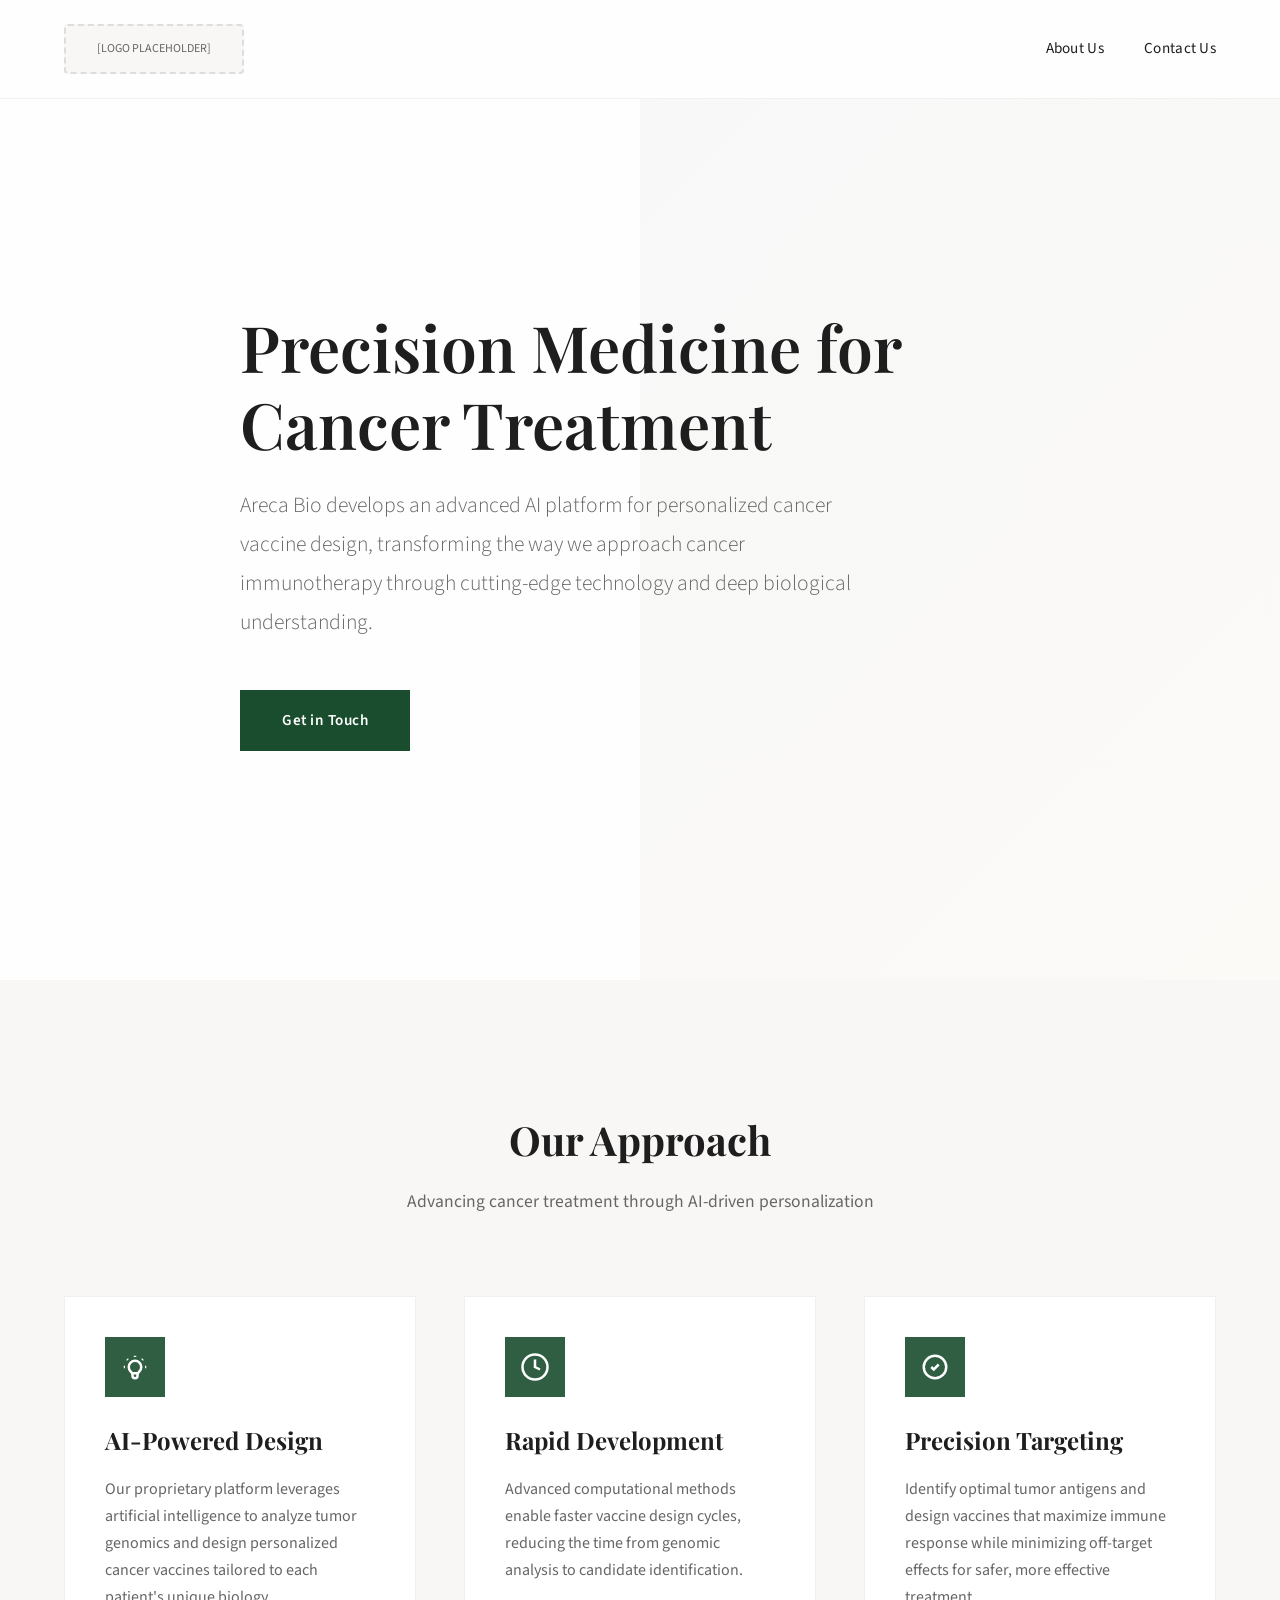
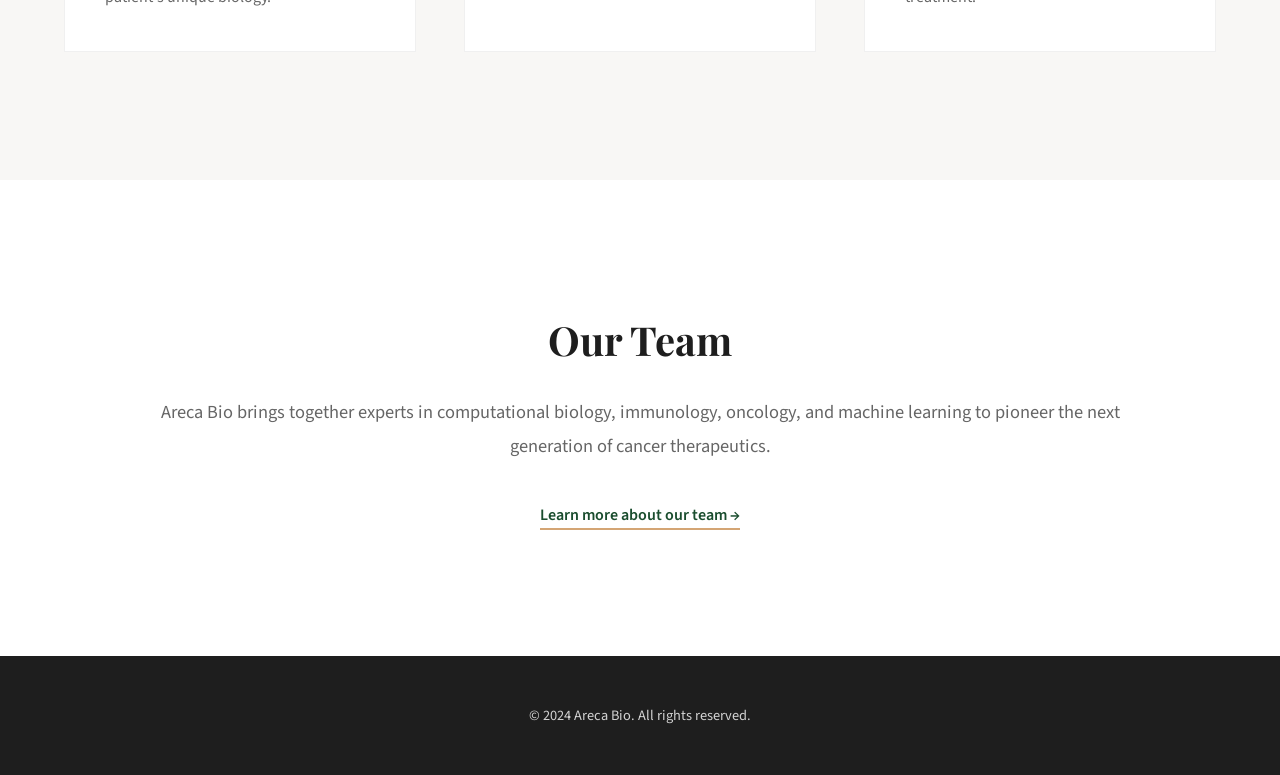
==== src/index.html @ 9d9ee633 "Initial Commit" ====
<!DOCTYPE html>
<html lang="en">
<head>
    <meta charset="UTF-8">
    <meta name="viewport" content="width=device-width, initial-scale=1.0">
    <title>Areca Bio - AI-Powered Cancer Vaccine Design</title>
    <link rel="preconnect" href="https://fonts.googleapis.com">
    <link rel="preconnect" href="https://fonts.gstatic.com" crossorigin>
    <link href="https://fonts.googleapis.com/css2?family=Playfair+Display:wght@400;600&family=Source+Sans+3:wght@300;400;600&display=swap" rel="stylesheet">
    <style>
        :root {
            --primary: #1a4d2e;
            --primary-light: #2d6a4f;
            --accent: #d4a574;
            --text-dark: #1e1e1e;
            --text-light: #666;
            --background: #fefefe;
            --background-subtle: #f8f7f5;
        }

        * {
            margin: 0;
            padding: 0;
            box-sizing: border-box;
        }

        body {
            font-family: 'Source Sans 3', sans-serif;
            color: var(--text-dark);
            background: var(--background);
            line-height: 1.6;
        }

        /* Navigation */
        nav {
            position: fixed;
            top: 0;
            width: 100%;
            background: rgba(254, 254, 254, 0.95);
            backdrop-filter: blur(10px);
            padding: 1.5rem 5%;
            display: flex;
            justify-content: space-between;
            align-items: center;
            z-index: 1000;
            border-bottom: 1px solid rgba(0, 0, 0, 0.05);
        }

        .logo-container {
            width: 180px;
            height: 50px;
            background: var(--background-subtle);
            border: 2px dashed #ddd;
            display: flex;
            align-items: center;
            justify-content: center;
            font-size: 0.75rem;
            color: var(--text-light);
            border-radius: 4px;
        }

        .nav-links {
            display: flex;
            gap: 2.5rem;
            list-style: none;
        }

        .nav-links a {
            text-decoration: none;
            color: var(--text-dark);
            font-weight: 400;
            font-size: 0.95rem;
            letter-spacing: 0.3px;
            transition: color 0.3s ease;
            position: relative;
        }

        .nav-links a:after {
            content: '';
            position: absolute;
            bottom: -5px;
            left: 0;
            width: 0;
            height: 1px;
            background: var(--primary);
            transition: width 0.3s ease;
        }

        .nav-links a:hover {
            color: var(--primary);
        }

        .nav-links a:hover:after {
            width: 100%;
        }

        /* Hero Section */
        .hero {
            min-height: 100vh;
            display: flex;
            align-items: center;
            padding: 0 5%;
            margin-top: 80px;
            position: relative;
            overflow: hidden;
        }

        .hero:before {
            content: '';
            position: absolute;
            top: 0;
            right: 0;
            width: 50%;
            height: 100%;
            background: linear-gradient(135deg, 
                rgba(26, 77, 46, 0.03) 0%, 
                rgba(212, 165, 116, 0.05) 100%);
            z-index: -1;
        }

        .hero-content {
            max-width: 1200px;
            margin: 0 auto;
            opacity: 0;
            animation: fadeInUp 1s ease forwards;
        }

        @keyframes fadeInUp {
            to {
                opacity: 1;
                transform: translateY(0);
            }
            from {
                opacity: 0;
                transform: translateY(30px);
            }
        }

        .hero h1 {
            font-family: 'Playfair Display', serif;
            font-size: 4rem;
            font-weight: 600;
            color: var(--text-dark);
            line-height: 1.2;
            margin-bottom: 1.5rem;
            max-width: 800px;
        }

        .hero-subtitle {
            font-size: 1.35rem;
            color: var(--text-light);
            max-width: 650px;
            margin-bottom: 3rem;
            font-weight: 300;
            line-height: 1.8;
        }

        .cta-button {
            display: inline-block;
            padding: 1rem 2.5rem;
            background: var(--primary);
            color: white;
            text-decoration: none;
            font-weight: 600;
            letter-spacing: 0.5px;
            transition: all 0.3s ease;
            border: 2px solid var(--primary);
            font-size: 0.95rem;
        }

        .cta-button:hover {
            background: transparent;
            color: var(--primary);
            transform: translateY(-2px);
        }

        /* Features Section */
        .features {
            padding: 8rem 5%;
            background: var(--background-subtle);
        }

        .features-container {
            max-width: 1200px;
            margin: 0 auto;
        }

        .section-title {
            font-family: 'Playfair Display', serif;
            font-size: 2.5rem;
            text-align: center;
            margin-bottom: 1rem;
            color: var(--text-dark);
        }

        .section-subtitle {
            text-align: center;
            color: var(--text-light);
            margin-bottom: 5rem;
            font-size: 1.1rem;
        }

        .features-grid {
            display: grid;
            grid-template-columns: repeat(auto-fit, minmax(300px, 1fr));
            gap: 3rem;
        }

        .feature-card {
            background: white;
            padding: 2.5rem;
            border: 1px solid rgba(0, 0, 0, 0.06);
            transition: transform 0.3s ease, box-shadow 0.3s ease;
        }

        .feature-card:hover {
            transform: translateY(-5px);
            box-shadow: 0 10px 30px rgba(0, 0, 0, 0.08);
        }

        .feature-icon {
            width: 60px;
            height: 60px;
            background: var(--primary);
            display: flex;
            align-items: center;
            justify-content: center;
            margin-bottom: 1.5rem;
            opacity: 0.9;
        }

        .feature-icon svg {
            width: 30px;
            height: 30px;
            stroke: white;
            fill: none;
            stroke-width: 2;
        }

        .feature-card h3 {
            font-family: 'Playfair Display', serif;
            font-size: 1.5rem;
            margin-bottom: 1rem;
            color: var(--text-dark);
        }

        .feature-card p {
            color: var(--text-light);
            line-height: 1.7;
        }

        /* About Preview */
        .about-preview {
            padding: 8rem 5%;
            background: white;
        }

        .about-preview-container {
            max-width: 1000px;
            margin: 0 auto;
            text-align: center;
        }

        .about-preview-container h2 {
            font-family: 'Playfair Display', serif;
            font-size: 2.5rem;
            margin-bottom: 1.5rem;
        }

        .about-preview-container p {
            font-size: 1.15rem;
            color: var(--text-light);
            line-height: 1.8;
            margin-bottom: 2.5rem;
        }

        .about-link {
            color: var(--primary);
            text-decoration: none;
            font-weight: 600;
            border-bottom: 2px solid var(--accent);
            padding-bottom: 2px;
            transition: border-color 0.3s ease;
        }

        .about-link:hover {
            border-color: var(--primary);
        }

        /* Footer */
        footer {
            background: var(--text-dark);
            color: white;
            padding: 3rem 5%;
            text-align: center;
        }

        footer p {
            opacity: 0.8;
            font-size: 0.9rem;
        }

        @media (max-width: 768px) {
            .hero h1 {
                font-size: 2.5rem;
            }

            .hero-subtitle {
                font-size: 1.1rem;
            }

            .nav-links {
                gap: 1.5rem;
            }

            .features-grid {
                grid-template-columns: 1fr;
            }
        }
    </style>
</head>
<body>
    <nav>
        <div class="logo-container">
            [LOGO PLACEHOLDER]
        </div>
        <ul class="nav-links">
            <li><a href="about.html">About Us</a></li>
            <li><a href="contact.html">Contact Us</a></li>
        </ul>
    </nav>

    <section class="hero">
        <div class="hero-content">
            <h1>Precision Medicine for Cancer Treatment</h1>
            <p class="hero-subtitle">
                Areca Bio develops an advanced AI platform for personalized cancer vaccine design, 
                transforming the way we approach cancer immunotherapy through cutting-edge technology 
                and deep biological understanding.
            </p>
            <a href="contact.html" class="cta-button">Get in Touch</a>
        </div>
    </section>

    <section class="features">
        <div class="features-container">
            <h2 class="section-title">Our Approach</h2>
            <p class="section-subtitle">Advancing cancer treatment through AI-driven personalization</p>
            
            <div class="features-grid">
                <div class="feature-card">
                    <div class="feature-icon">
                        <svg viewBox="0 0 24 24">
                            <path d="M9.663 17h4.673M12 3v1m6.364 1.636l-.707.707M21 12h-1M4 12H3m3.343-5.657l-.707-.707m2.828 9.9a5 5 0 117.072 0l-.548.547A3.374 3.374 0 0014 18.469V19a2 2 0 11-4 0v-.531c0-.895-.356-1.754-.988-2.386l-.548-.547z"/>
                        </svg>
                    </div>
                    <h3>AI-Powered Design</h3>
                    <p>
                        Our proprietary platform leverages artificial intelligence to analyze tumor genomics 
                        and design personalized cancer vaccines tailored to each patient's unique biology.
                    </p>
                </div>

                <div class="feature-card">
                    <div class="feature-icon">
                        <svg viewBox="0 0 24 24">
                            <circle cx="12" cy="12" r="10"/>
                            <path d="M12 6v6l4 2"/>
                        </svg>
                    </div>
                    <h3>Rapid Development</h3>
                    <p>
                        Advanced computational methods enable faster vaccine design cycles, 
                        reducing the time from genomic analysis to candidate identification.
                    </p>
                </div>

                <div class="feature-card">
                    <div class="feature-icon">
                        <svg viewBox="0 0 24 24">
                            <path d="M9 12l2 2 4-4m6 2a9 9 0 11-18 0 9 9 0 0118 0z"/>
                        </svg>
                    </div>
                    <h3>Precision Targeting</h3>
                    <p>
                        Identify optimal tumor antigens and design vaccines that maximize immune response 
                        while minimizing off-target effects for safer, more effective treatment.
                    </p>
                </div>
            </div>
        </div>
    </section>

    <section class="about-preview">
        <div class="about-preview-container">
            <h2>Our Team</h2>
            <p>
                Areca Bio brings together experts in computational biology, immunology, oncology, 
                and machine learning to pioneer the next generation of cancer therapeutics.
            </p>
            <a href="about.html" class="about-link">Learn more about our team →</a>
        </div>
    </section>

    <footer>
        <p>&copy; 2024 Areca Bio. All rights reserved.</p>
    </footer>
</body>
</html>
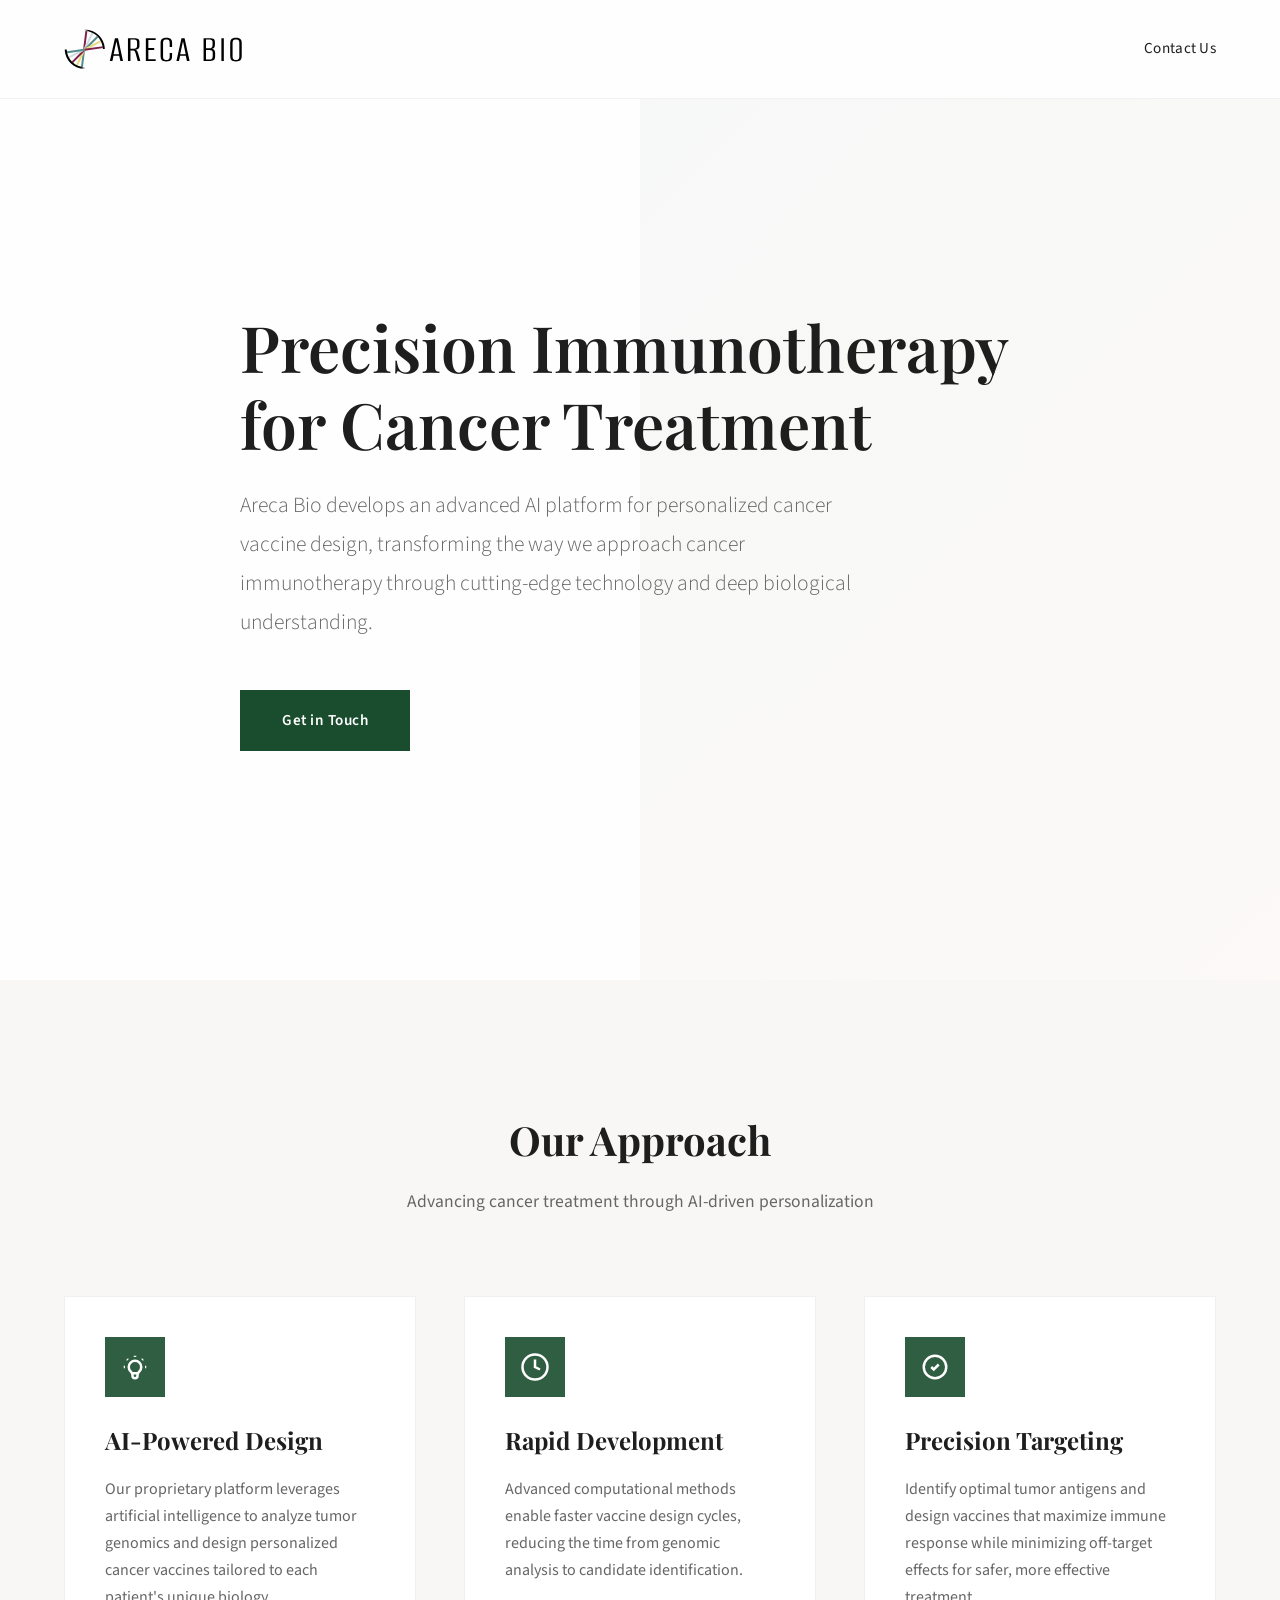
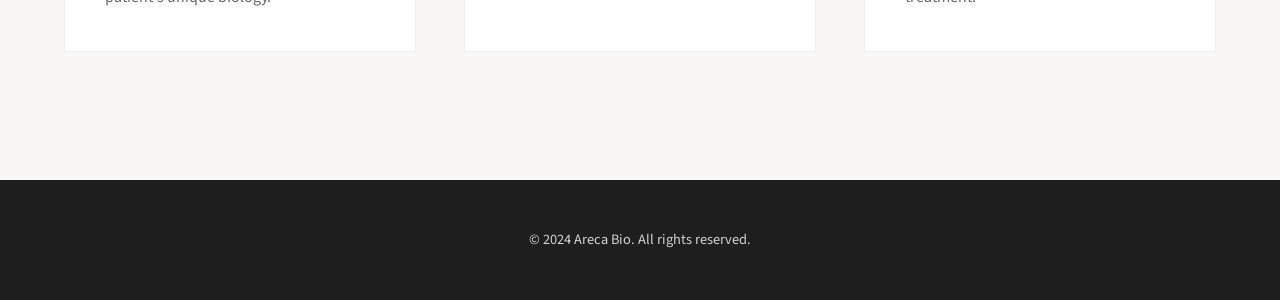
==== commit ef130cd2: "initial site with working form" ====
--- a/src/index.html
+++ b/src/index.html
@@ -7,332 +7,21 @@
     <link rel="preconnect" href="https://fonts.googleapis.com">
     <link rel="preconnect" href="https://fonts.gstatic.com" crossorigin>
     <link href="https://fonts.googleapis.com/css2?family=Playfair+Display:wght@400;600&family=Source+Sans+3:wght@300;400;600&display=swap" rel="stylesheet">
-    <style>
-        :root {
-            --primary: #1a4d2e;
-            --primary-light: #2d6a4f;
-            --accent: #d4a574;
-            --text-dark: #1e1e1e;
-            --text-light: #666;
-            --background: #fefefe;
-            --background-subtle: #f8f7f5;
-        }
-
-        * {
-            margin: 0;
-            padding: 0;
-            box-sizing: border-box;
-        }
-
-        body {
-            font-family: 'Source Sans 3', sans-serif;
-            color: var(--text-dark);
-            background: var(--background);
-            line-height: 1.6;
-        }
-
-        /* Navigation */
-        nav {
-            position: fixed;
-            top: 0;
-            width: 100%;
-            background: rgba(254, 254, 254, 0.95);
-            backdrop-filter: blur(10px);
-            padding: 1.5rem 5%;
-            display: flex;
-            justify-content: space-between;
-            align-items: center;
-            z-index: 1000;
-            border-bottom: 1px solid rgba(0, 0, 0, 0.05);
-        }
-
-        .logo-container {
-            width: 180px;
-            height: 50px;
-            background: var(--background-subtle);
-            border: 2px dashed #ddd;
-            display: flex;
-            align-items: center;
-            justify-content: center;
-            font-size: 0.75rem;
-            color: var(--text-light);
-            border-radius: 4px;
-        }
-
-        .nav-links {
-            display: flex;
-            gap: 2.5rem;
-            list-style: none;
-        }
-
-        .nav-links a {
-            text-decoration: none;
-            color: var(--text-dark);
-            font-weight: 400;
-            font-size: 0.95rem;
-            letter-spacing: 0.3px;
-            transition: color 0.3s ease;
-            position: relative;
-        }
-
-        .nav-links a:after {
-            content: '';
-            position: absolute;
-            bottom: -5px;
-            left: 0;
-            width: 0;
-            height: 1px;
-            background: var(--primary);
-            transition: width 0.3s ease;
-        }
-
-        .nav-links a:hover {
-            color: var(--primary);
-        }
-
-        .nav-links a:hover:after {
-            width: 100%;
-        }
-
-        /* Hero Section */
-        .hero {
-            min-height: 100vh;
-            display: flex;
-            align-items: center;
-            padding: 0 5%;
-            margin-top: 80px;
-            position: relative;
-            overflow: hidden;
-        }
-
-        .hero:before {
-            content: '';
-            position: absolute;
-            top: 0;
-            right: 0;
-            width: 50%;
-            height: 100%;
-            background: linear-gradient(135deg, 
-                rgba(26, 77, 46, 0.03) 0%, 
-                rgba(212, 165, 116, 0.05) 100%);
-            z-index: -1;
-        }
-
-        .hero-content {
-            max-width: 1200px;
-            margin: 0 auto;
-            opacity: 0;
-            animation: fadeInUp 1s ease forwards;
-        }
-
-        @keyframes fadeInUp {
-            to {
-                opacity: 1;
-                transform: translateY(0);
-            }
-            from {
-                opacity: 0;
-                transform: translateY(30px);
-            }
-        }
-
-        .hero h1 {
-            font-family: 'Playfair Display', serif;
-            font-size: 4rem;
-            font-weight: 600;
-            color: var(--text-dark);
-            line-height: 1.2;
-            margin-bottom: 1.5rem;
-            max-width: 800px;
-        }
-
-        .hero-subtitle {
-            font-size: 1.35rem;
-            color: var(--text-light);
-            max-width: 650px;
-            margin-bottom: 3rem;
-            font-weight: 300;
-            line-height: 1.8;
-        }
-
-        .cta-button {
-            display: inline-block;
-            padding: 1rem 2.5rem;
-            background: var(--primary);
-            color: white;
-            text-decoration: none;
-            font-weight: 600;
-            letter-spacing: 0.5px;
-            transition: all 0.3s ease;
-            border: 2px solid var(--primary);
-            font-size: 0.95rem;
-        }
-
-        .cta-button:hover {
-            background: transparent;
-            color: var(--primary);
-            transform: translateY(-2px);
-        }
-
-        /* Features Section */
-        .features {
-            padding: 8rem 5%;
-            background: var(--background-subtle);
-        }
-
-        .features-container {
-            max-width: 1200px;
-            margin: 0 auto;
-        }
-
-        .section-title {
-            font-family: 'Playfair Display', serif;
-            font-size: 2.5rem;
-            text-align: center;
-            margin-bottom: 1rem;
-            color: var(--text-dark);
-        }
-
-        .section-subtitle {
-            text-align: center;
-            color: var(--text-light);
-            margin-bottom: 5rem;
-            font-size: 1.1rem;
-        }
-
-        .features-grid {
-            display: grid;
-            grid-template-columns: repeat(auto-fit, minmax(300px, 1fr));
-            gap: 3rem;
-        }
-
-        .feature-card {
-            background: white;
-            padding: 2.5rem;
-            border: 1px solid rgba(0, 0, 0, 0.06);
-            transition: transform 0.3s ease, box-shadow 0.3s ease;
-        }
-
-        .feature-card:hover {
-            transform: translateY(-5px);
-            box-shadow: 0 10px 30px rgba(0, 0, 0, 0.08);
-        }
-
-        .feature-icon {
-            width: 60px;
-            height: 60px;
-            background: var(--primary);
-            display: flex;
-            align-items: center;
-            justify-content: center;
-            margin-bottom: 1.5rem;
-            opacity: 0.9;
-        }
-
-        .feature-icon svg {
-            width: 30px;
-            height: 30px;
-            stroke: white;
-            fill: none;
-            stroke-width: 2;
-        }
-
-        .feature-card h3 {
-            font-family: 'Playfair Display', serif;
-            font-size: 1.5rem;
-            margin-bottom: 1rem;
-            color: var(--text-dark);
-        }
-
-        .feature-card p {
-            color: var(--text-light);
-            line-height: 1.7;
-        }
-
-        /* About Preview */
-        .about-preview {
-            padding: 8rem 5%;
-            background: white;
-        }
-
-        .about-preview-container {
-            max-width: 1000px;
-            margin: 0 auto;
-            text-align: center;
-        }
-
-        .about-preview-container h2 {
-            font-family: 'Playfair Display', serif;
-            font-size: 2.5rem;
-            margin-bottom: 1.5rem;
-        }
-
-        .about-preview-container p {
-            font-size: 1.15rem;
-            color: var(--text-light);
-            line-height: 1.8;
-            margin-bottom: 2.5rem;
-        }
-
-        .about-link {
-            color: var(--primary);
-            text-decoration: none;
-            font-weight: 600;
-            border-bottom: 2px solid var(--accent);
-            padding-bottom: 2px;
-            transition: border-color 0.3s ease;
-        }
-
-        .about-link:hover {
-            border-color: var(--primary);
-        }
-
-        /* Footer */
-        footer {
-            background: var(--text-dark);
-            color: white;
-            padding: 3rem 5%;
-            text-align: center;
-        }
-
-        footer p {
-            opacity: 0.8;
-            font-size: 0.9rem;
-        }
-
-        @media (max-width: 768px) {
-            .hero h1 {
-                font-size: 2.5rem;
-            }
-
-            .hero-subtitle {
-                font-size: 1.1rem;
-            }
-
-            .nav-links {
-                gap: 1.5rem;
-            }
-
-            .features-grid {
-                grid-template-columns: 1fr;
-            }
-        }
-    </style>
+    <link rel="stylesheet" href="styles.css">
 </head>
 <body>
     <nav>
         <div class="logo-container">
-            [LOGO PLACEHOLDER]
+            <a href="index.html"><img src="../img/areca_logo.svg" alt="Areca Bio"/></a>
         </div>
         <ul class="nav-links">
-            <li><a href="about.html">About Us</a></li>
             <li><a href="contact.html">Contact Us</a></li>
         </ul>
     </nav>
 
     <section class="hero">
         <div class="hero-content">
-            <h1>Precision Medicine for Cancer Treatment</h1>
+            <h1>Precision Immunotherapy for Cancer Treatment</h1>
             <p class="hero-subtitle">
                 Areca Bio develops an advanced AI platform for personalized cancer vaccine design, 
                 transforming the way we approach cancer immunotherapy through cutting-edge technology 
@@ -391,6 +80,7 @@
         </div>
     </section>
 
+    <!--
     <section class="about-preview">
         <div class="about-preview-container">
             <h2>Our Team</h2>
@@ -401,6 +91,7 @@
             <a href="about.html" class="about-link">Learn more about our team →</a>
         </div>
     </section>
+    -->
 
     <footer>
         <p>&copy; 2024 Areca Bio. All rights reserved.</p>
--- a/src/styles.css
+++ b/src/styles.css
@@ -0,0 +1,511 @@
+:root {
+    --primary: #1a4d2e;
+    --primary-light: #2d6a4f;
+    --accent: #d4a574;
+    --text-dark: #1e1e1e;
+    --text-light: #666;
+    --background: #fefefe;
+    --background-subtle: #f8f7f5;
+}
+
+* {
+    margin: 0;
+    padding: 0;
+    box-sizing: border-box;
+}
+
+body {
+    font-family: 'Source Sans 3', sans-serif;
+    color: var(--text-dark);
+    background: var(--background);
+    line-height: 1.6;
+}
+
+/* Navigation */
+nav {
+    position: fixed;
+    top: 0;
+    width: 100%;
+    background: rgba(254, 254, 254, 0.95);
+    backdrop-filter: blur(10px);
+    padding: 1.5rem 5%;
+    display: flex;
+    justify-content: space-between;
+    align-items: center;
+    z-index: 1000;
+    border-bottom: 1px solid rgba(0, 0, 0, 0.05);
+}
+
+.logo-container {
+    width: 180px;
+    height: 50px;
+    /*background: var(--background-subtle);*/
+    /*border: 2px dashed #ddd;*/
+    display: flex;
+    align-items: center;
+    justify-content: center;
+    font-size: 0.75rem;
+    color: var(--text-light);
+    border-radius: 4px;
+}
+
+.logo-container img {
+    width: 100%; /* Makes the image take the full width of the section */
+    height: auto; /* Maintains the image's aspect ratio */
+    display: block; /* Helps with centering and layout issues */
+}
+
+.logo-container a {
+    text-decoration: none;
+    color: var(--text-dark);
+    font-weight: 400;
+    font-size: 0.95rem;
+    letter-spacing: 0.3px;
+    transition: color 0.3s ease;
+    position: relative;
+}
+
+.logo-container img:hover {
+    color: var(--primary);
+}
+
+
+.nav-links {
+    display: flex;
+    gap: 2.5rem;
+    list-style: none;
+}
+
+.nav-links a {
+    text-decoration: none;
+    color: var(--text-dark);
+    font-weight: 400;
+    font-size: 0.95rem;
+    letter-spacing: 0.3px;
+    transition: color 0.3s ease;
+    position: relative;
+}
+
+.nav-links a:after {
+    content: '';
+    position: absolute;
+    bottom: -5px;
+    left: 0;
+    width: 0;
+    height: 1px;
+    background: var(--primary);
+    transition: width 0.3s ease;
+}
+
+.nav-links a:hover {
+    color: var(--primary);
+}
+
+.nav-links a:hover:after {
+    width: 100%;
+}
+
+/* Hero Section */
+.hero {
+    min-height: 100vh;
+    display: flex;
+    align-items: center;
+    padding: 0 5%;
+    margin-top: 80px;
+    position: relative;
+    overflow: hidden;
+}
+
+.hero:before {
+    content: '';
+    position: absolute;
+    top: 0;
+    right: 0;
+    width: 50%;
+    height: 100%;
+    background: linear-gradient(135deg, 
+        rgba(26, 77, 46, 0.03) 0%, 
+        rgba(212, 165, 116, 0.05) 100%);
+    z-index: -1;
+}
+
+.hero-content {
+    max-width: 1200px;
+    margin: 0 auto;
+    opacity: 0;
+    animation: fadeInUp 1s ease forwards;
+}
+
+@keyframes fadeInUp {
+    to {
+        opacity: 1;
+        transform: translateY(0);
+    }
+    from {
+        opacity: 0;
+        transform: translateY(30px);
+    }
+}
+
+.hero h1 {
+    font-family: 'Playfair Display', serif;
+    font-size: 4rem;
+    font-weight: 600;
+    color: var(--text-dark);
+    line-height: 1.2;
+    margin-bottom: 1.5rem;
+    max-width: 800px;
+}
+
+.hero-subtitle {
+    font-size: 1.35rem;
+    color: var(--text-light);
+    max-width: 650px;
+    margin-bottom: 3rem;
+    font-weight: 300;
+    line-height: 1.8;
+}
+
+.cta-button {
+    display: inline-block;
+    padding: 1rem 2.5rem;
+    background: var(--primary);
+    color: white;
+    text-decoration: none;
+    font-weight: 600;
+    letter-spacing: 0.5px;
+    transition: all 0.3s ease;
+    border: 2px solid var(--primary);
+    font-size: 0.95rem;
+}
+
+.cta-button:hover {
+    background: transparent;
+    color: var(--primary);
+    transform: translateY(-2px);
+}
+
+/* Features Section */
+.features {
+    padding: 8rem 5%;
+    background: var(--background-subtle);
+}
+
+.features-container {
+    max-width: 1200px;
+    margin: 0 auto;
+}
+
+.section-title {
+    font-family: 'Playfair Display', serif;
+    font-size: 2.5rem;
+    text-align: center;
+    margin-bottom: 1rem;
+    color: var(--text-dark);
+}
+
+.section-subtitle {
+    text-align: center;
+    color: var(--text-light);
+    margin-bottom: 5rem;
+    font-size: 1.1rem;
+}
+
+.features-grid {
+    display: grid;
+    grid-template-columns: repeat(auto-fit, minmax(300px, 1fr));
+    gap: 3rem;
+}
+
+.feature-card {
+    background: white;
+    padding: 2.5rem;
+    border: 1px solid rgba(0, 0, 0, 0.06);
+    transition: transform 0.3s ease, box-shadow 0.3s ease;
+}
+
+.feature-card:hover {
+    transform: translateY(-5px);
+    box-shadow: 0 10px 30px rgba(0, 0, 0, 0.08);
+}
+
+.feature-icon {
+    width: 60px;
+    height: 60px;
+    background: var(--primary);
+    display: flex;
+    align-items: center;
+    justify-content: center;
+    margin-bottom: 1.5rem;
+    opacity: 0.9;
+}
+
+.feature-icon svg {
+    width: 30px;
+    height: 30px;
+    stroke: white;
+    fill: none;
+    stroke-width: 2;
+}
+
+.feature-card h3 {
+    font-family: 'Playfair Display', serif;
+    font-size: 1.5rem;
+    margin-bottom: 1rem;
+    color: var(--text-dark);
+}
+
+.feature-card p {
+    color: var(--text-light);
+    line-height: 1.7;
+}
+
+/* About Preview */
+.about-preview {
+    padding: 8rem 5%;
+    background: white;
+}
+
+.about-preview-container {
+    max-width: 1000px;
+    margin: 0 auto;
+    text-align: center;
+}
+
+.about-preview-container h2 {
+    font-family: 'Playfair Display', serif;
+    font-size: 2.5rem;
+    margin-bottom: 1.5rem;
+}
+
+.about-preview-container p {
+    font-size: 1.15rem;
+    color: var(--text-light);
+    line-height: 1.8;
+    margin-bottom: 2.5rem;
+}
+
+.about-link {
+    color: var(--primary);
+    text-decoration: none;
+    font-weight: 600;
+    border-bottom: 2px solid var(--accent);
+    padding-bottom: 2px;
+    transition: border-color 0.3s ease;
+}
+
+.about-link:hover {
+    border-color: var(--primary);
+}
+
+/* Footer */
+footer {
+    background: var(--text-dark);
+    color: white;
+    padding: 3rem 5%;
+    text-align: center;
+}
+
+footer p {
+    opacity: 0.8;
+    font-size: 0.9rem;
+}
+
+@media (max-width: 768px) {
+    .hero h1 {
+        font-size: 2.5rem;
+    }
+
+    .hero-subtitle {
+        font-size: 1.1rem;
+    }
+
+    .nav-links {
+        gap: 1.5rem;
+    }
+
+    .features-grid {
+        grid-template-columns: 1fr;
+    }
+}
+
+/* Contact Section */
+.contact-section {
+    min-height: calc(100vh - 80px);
+    margin-top: 80px;
+    display: flex;
+    align-items: center;
+    padding: 6rem 5%;
+}
+
+.contact-container {
+    max-width: 1200px;
+    margin: 0 auto;
+    width: 100%;
+    display: grid;
+    grid-template-columns: 1fr 1fr;
+    gap: 5rem;
+    align-items: center;
+}
+
+.contact-content h1 {
+    font-family: 'Playfair Display', serif;
+    font-size: 3.5rem;
+    color: var(--text-dark);
+    margin-bottom: 2rem;
+    line-height: 1.2;
+}
+
+.contact-content p {
+    font-size: 1.15rem;
+    color: var(--text-light);
+    line-height: 1.8;
+    margin-bottom: 2rem;
+}
+
+/* Contact Form */
+.contact-form {
+    margin-top: 3rem;
+}
+
+.form-group {
+    margin-bottom: 1.5rem;
+}
+
+.form-group label {
+    display: block;
+    margin-bottom: 0.5rem;
+    font-weight: 600;
+    color: var(--text-dark);
+    font-size: 0.95rem;
+}
+
+.form-group input,
+.form-group textarea {
+    width: 100%;
+    padding: 0.875rem 1rem;
+    border: 1px solid #ddd;
+    background: white;
+    font-family: 'Source Sans 3', sans-serif;
+    font-size: 0.95rem;
+    color: var(--text-dark);
+    transition: border-color 0.3s ease;
+}
+
+.form-group input:focus,
+.form-group textarea:focus {
+    outline: none;
+    border-color: var(--primary);
+}
+
+.form-group textarea {
+    min-height: 150px;
+    resize: vertical;
+}
+
+.submit-button {
+    background: var(--primary);
+    color: white;
+    padding: 1rem 2.5rem;
+    border: 2px solid var(--primary);
+    font-weight: 600;
+    font-size: 0.95rem;
+    letter-spacing: 0.5px;
+    cursor: pointer;
+    transition: all 0.3s ease;
+    font-family: 'Source Sans 3', sans-serif;
+}
+
+.submit-button:hover:not(:disabled) {
+    background: transparent;
+    color: var(--primary);
+}
+
+.submit-button:disabled {
+    opacity: 0.6;
+    cursor: not-allowed;
+}
+
+.form-message {
+    margin-top: 1rem;
+    padding: 1rem;
+    border-radius: 4px;
+    display: none;
+}
+
+.form-message.success {
+    background: #d4edda;
+    color: #155724;
+    border: 1px solid #c3e6cb;
+}
+
+.form-message.error {
+    background: #f8d7da;
+    color: #721c24;
+    border: 1px solid #f5c6cb;
+}
+
+.contact-image {
+    width: 100%;
+    aspect-ratio: 4/3;
+    background: var(--background-subtle);
+    border: 2px dashed #ddd;
+    display: flex;
+    align-items: center;
+    justify-content: center;
+    color: var(--text-light);
+    font-size: 0.9rem;
+    position: relative;
+    overflow: hidden;
+}
+
+.contact-image:before {
+    content: '';
+    position: absolute;
+    top: 0;
+    left: 0;
+    right: 0;
+    bottom: 0;
+    background: linear-gradient(135deg, 
+        rgba(26, 77, 46, 0.08) 0%, 
+        rgba(212, 165, 116, 0.12) 100%);
+}
+
+.contact-image span {
+    position: relative;
+    z-index: 1;
+}
+
+/* Footer */
+footer {
+    background: var(--text-dark);
+    color: white;
+    padding: 3rem 5%;
+    text-align: center;
+}
+
+footer p {
+    opacity: 0.8;
+    font-size: 0.9rem;
+}
+
+@media (max-width: 968px) {
+    .contact-container {
+        grid-template-columns: 1fr;
+        gap: 3rem;
+    }
+
+    .contact-content h1 {
+        font-size: 2.5rem;
+    }
+
+    .contact-image {
+        order: -1;
+    }
+}
+
+@media (max-width: 768px) {
+    .nav-links {
+        gap: 1.5rem;
+    }
+}
